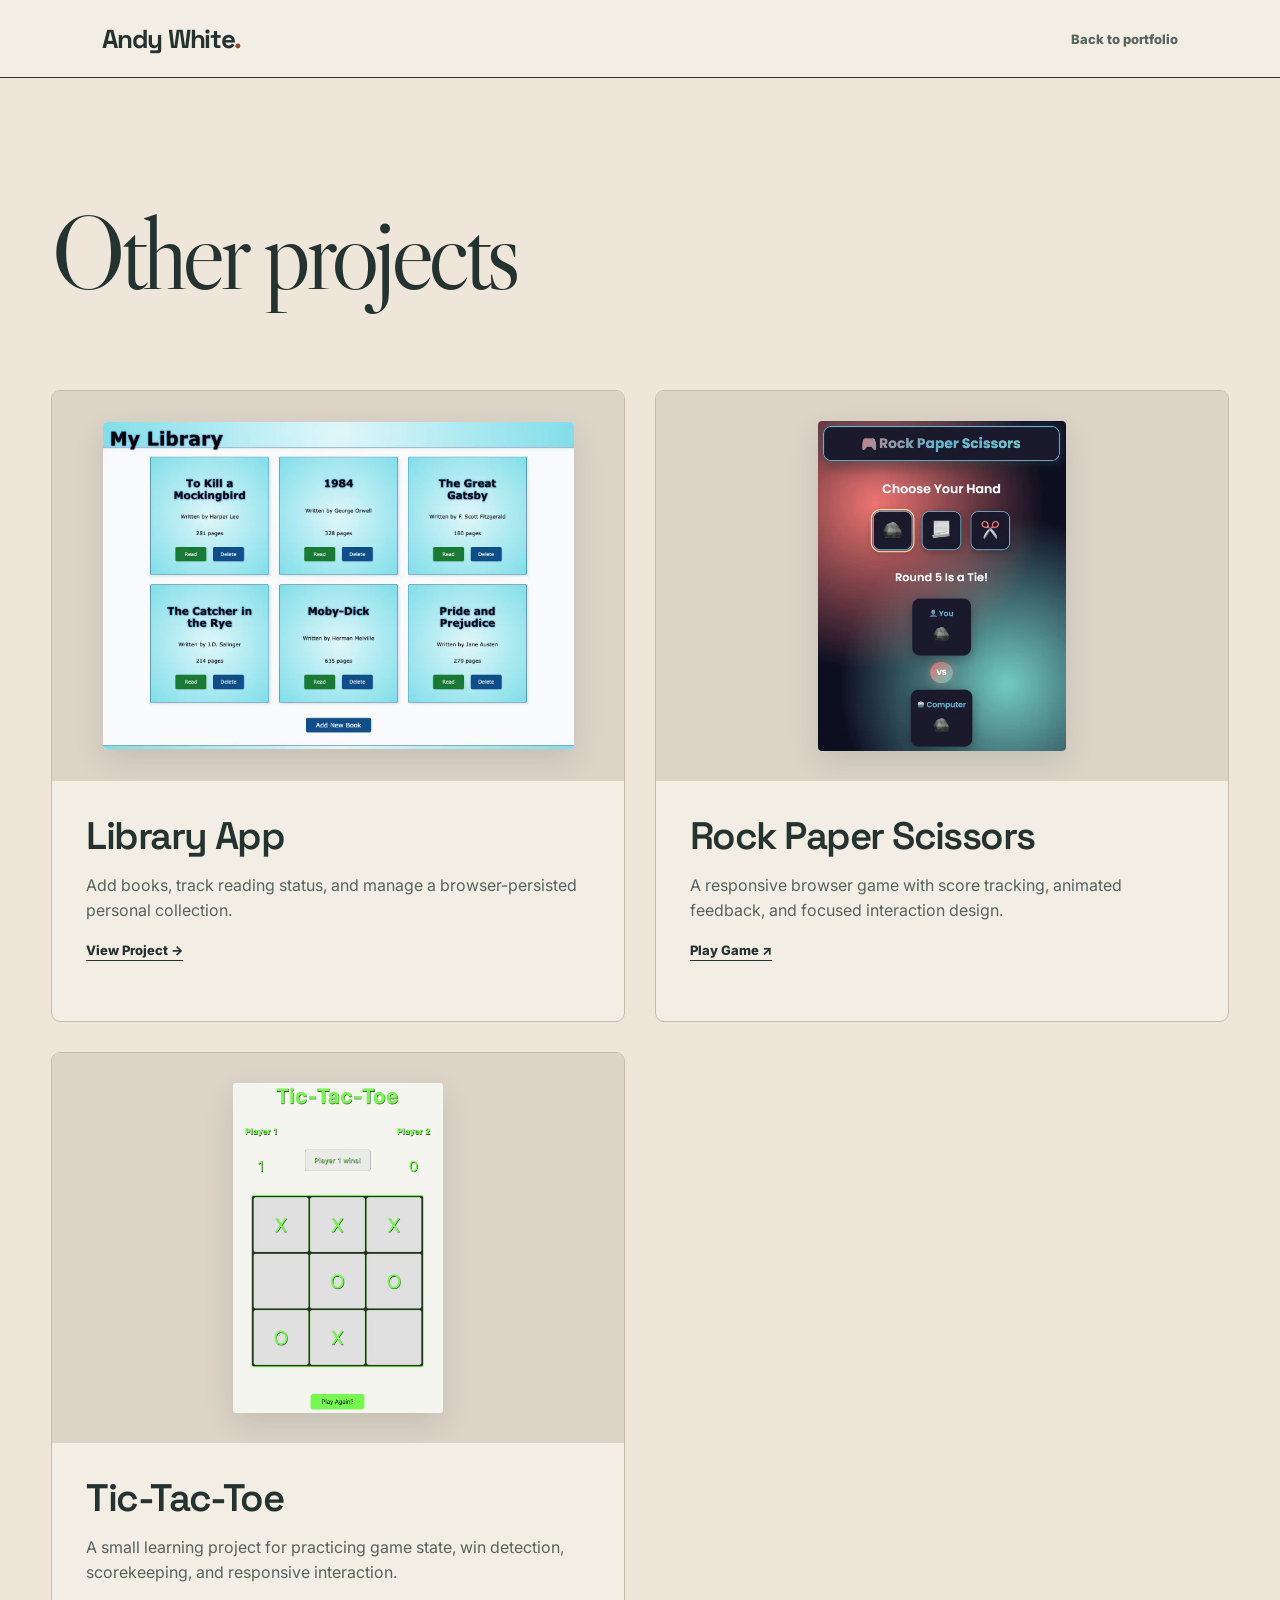
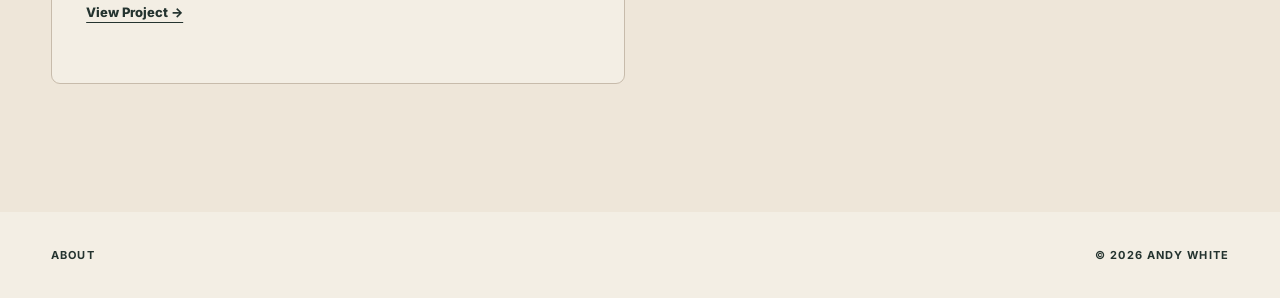
==== projects/index.html @ 39437e13 "Improve mobile portfolio loading performance" ====
<!doctype html>
<html lang="en">
<head>
  <meta charset="utf-8">
  <meta name="viewport" content="width=device-width, initial-scale=1">
  <title>Other Projects | Andy White</title>
  <meta name="description" content="Additional software projects by Andy White.">
  <meta name="theme-color" content="#f3eee4">
  <link rel="canonical" href="https://andywhite.cv/projects/">
  <meta property="og:type" content="website">
  <meta property="og:site_name" content="Andy White">
  <meta property="og:title" content="Other Projects | Andy White">
  <meta property="og:description" content="Additional software projects by Andy White.">
  <meta property="og:url" content="https://andywhite.cv/projects/">
  <meta property="og:image" content="https://andywhite.cv/assets/social/portfolio-preview.png">
  <meta property="og:image:width" content="1200">
  <meta property="og:image:height" content="630">
  <meta property="og:image:alt" content="Andy White software engineering portfolio preview">
  <meta name="twitter:card" content="summary_large_image">
  <meta name="twitter:title" content="Other Projects | Andy White">
  <meta name="twitter:description" content="Additional software projects by Andy White.">
  <meta name="twitter:image" content="https://andywhite.cv/assets/social/portfolio-preview.png">
  <meta name="twitter:image:alt" content="Andy White software engineering portfolio preview">
  <link rel="icon" href="../assets/favicon.svg" type="image/svg+xml">
  <link rel="preconnect" href="https://fonts.googleapis.com">
  <link rel="preconnect" href="https://fonts.gstatic.com" crossorigin>
  <link href="https://fonts.googleapis.com/css2?family=Inter:wght@400;600;700;800&amp;family=Libre+Caslon+Display&amp;family=Space+Grotesk:wght@600;700&amp;display=swap" rel="stylesheet">
  <link rel="stylesheet" href="other-projects.css?v=2">
</head>
<body>
  <a class="skip-link" href="#main-content">Skip to main content</a>
  <header class="site-header"><a class="wordmark" href="../">Andy White<span>.</span></a><a class="back-link" href="../#projects">Back to portfolio</a></header>
  <main id="main-content" class="archive-page">
    <div class="archive-heading"><h1>Other projects</h1></div>
    <section class="project-grid" aria-label="Additional projects">
      <article class="project-card">
        <a class="product-visual" href="library-app.html"><span class="browser-frame"><span class="browser-chrome" aria-hidden="true"><i></i><i></i><i></i></span><img src="../assets/projects/library-app/home.webp" width="1440" height="1000" alt="Personal library application"></span></a>
        <div class="project-copy"><h2>Library App</h2><p>Add books, track reading status, and manage a browser-persisted personal collection.</p><a class="inline-link" href="library-app.html">View Project →</a></div>
      </article>
      <article class="project-card">
        <a class="product-visual" href="https://comfyclicks.github.io/Rock-Paper-Scissors/" target="_blank" rel="noopener noreferrer"><span class="browser-frame browser-frame-portrait"><span class="browser-chrome" aria-hidden="true"><i></i><i></i><i></i></span><img src="../assets/projects/rock-paper-scissors/game.webp" width="818" height="1288" alt="Rock Paper Scissors game interface"></span></a>
        <div class="project-copy"><h2>Rock Paper Scissors</h2><p>A responsive browser game with score tracking, animated feedback, and focused interaction design.</p><a class="inline-link" href="https://comfyclicks.github.io/Rock-Paper-Scissors/" target="_blank" rel="noopener noreferrer">Play Game ↗</a></div>
      </article>
      <article class="project-card">
        <a class="product-visual" href="tic-tac-toe.html"><span class="browser-frame browser-frame-portrait"><span class="browser-chrome" aria-hidden="true"><i></i><i></i><i></i></span><img src="../assets/projects/tic-tac-toe/game.webp" width="944" height="1260" alt="Tic-Tac-Toe game interface"></span></a>
        <div class="project-copy"><h2>Tic-Tac-Toe</h2><p>A small learning project for practicing game state, win detection, scorekeeping, and responsive interaction.</p><a class="inline-link" href="tic-tac-toe.html">View Project →</a></div>
      </article>
    </section>
  </main>
  <footer><a href="../about.html">About</a><span>© 2026 Andy White</span></footer>
</body>
</html>
---- projects/other-projects.css ----
:root { --paper:#f3eee4; --projects:#eee6d9; --ink:#24332f; --muted:#56635e; --rule:#c7bbab; --accent:#974630; }
* { box-sizing:border-box; }
body { margin:0; color:var(--ink); background:var(--paper); font-family:Inter,sans-serif; }
a { color:inherit; text-underline-offset:5px; }
img { display:block; max-width:100%; }
.skip-link { position:fixed; z-index:100; top:10px; left:10px; padding:10px 14px; color:#111; background:#fff; transform:translateY(-160%); }
.skip-link:focus { transform:translateY(0); }
.site-header { min-height:78px; padding:0 clamp(24px,8vw,150px); display:flex; align-items:center; justify-content:space-between; gap:28px; border-bottom:1px solid var(--ink); }
.wordmark { font:800 26px/1 "Space Grotesk",sans-serif; letter-spacing:-.05em; text-decoration:none; }
.wordmark span { color:var(--accent); }
.back-link { color:var(--muted); font-size:13px; font-weight:800; text-decoration:none; }
.back-link:hover,.back-link:focus-visible { color:var(--accent); }
.archive-page { min-height:calc(100svh - 78px); padding:clamp(90px,10vw,150px) clamp(24px,4vw,56px); background:var(--projects); }
.archive-heading { max-width:1420px; margin:0 auto clamp(50px,7vw,90px); }
.archive-heading h1 { margin:0; font:400 clamp(64px,8vw,120px)/.92 "Libre Caslon Display",serif; letter-spacing:-.055em; }
.project-grid { max-width:1420px; margin:0 auto; display:grid; grid-template-columns:1fr 1fr; gap:30px; }
.project-card { overflow:hidden; border:1px solid var(--rule); border-radius:9px; background:var(--paper); }
.project-card:last-child { grid-column:1/-1; width:calc(50% - 15px); }
.product-visual { min-height:390px; padding:30px; display:grid; place-items:center; overflow:hidden; background:#dcd4c7; text-decoration:none; }
.browser-frame { width:min(92%,650px); overflow:hidden; border:0; border-radius:4px; background:#fff; box-shadow:0 12px 30px rgba(36,51,47,.12); transition:transform .4s ease,box-shadow .4s ease; }
.browser-frame-portrait { width:auto; height:330px; }
.browser-chrome { display:none; }
.browser-frame img { width:100%; height:auto; max-height:340px; object-fit:contain; }
.browser-frame-portrait img { width:auto; height:330px; }
.product-visual:hover .browser-frame,.product-visual:focus-visible .browser-frame { transform:translateY(-4px); box-shadow:0 22px 55px rgba(36,51,47,.2); }
.project-copy { min-height:240px; padding:34px; }
.project-card h2 { margin:0 0 14px; font:600 clamp(27px,3vw,40px)/1.1 "Space Grotesk",sans-serif; letter-spacing:-.04em; }
.project-card p { color:var(--muted); line-height:1.55; }
.inline-link { font-size:13px; font-weight:800; }
footer { min-height:86px; padding:0 clamp(24px,4vw,56px); display:flex; justify-content:space-between; align-items:center; gap:30px; background:var(--paper); font-size:11px; font-weight:700; letter-spacing:.1em; text-transform:uppercase; }
footer a { text-decoration:none; }
@media (max-width:980px) { .project-grid { grid-template-columns:1fr; } .project-card:last-child { grid-column:auto; width:auto; } }
@media (max-width:620px) { .site-header { min-height:68px; padding-inline:22px; } .archive-page { padding-inline:22px; } .archive-heading h1 { font-size:56px; } .product-visual { min-height:280px; padding:18px; } .browser-frame { width:100%; } .browser-frame-portrait { width:auto; } footer { padding-block:28px; flex-direction:column; align-items:flex-start; } }
@media (prefers-reduced-motion:reduce) { *,*::before,*::after { transition-duration:.01ms!important; } }
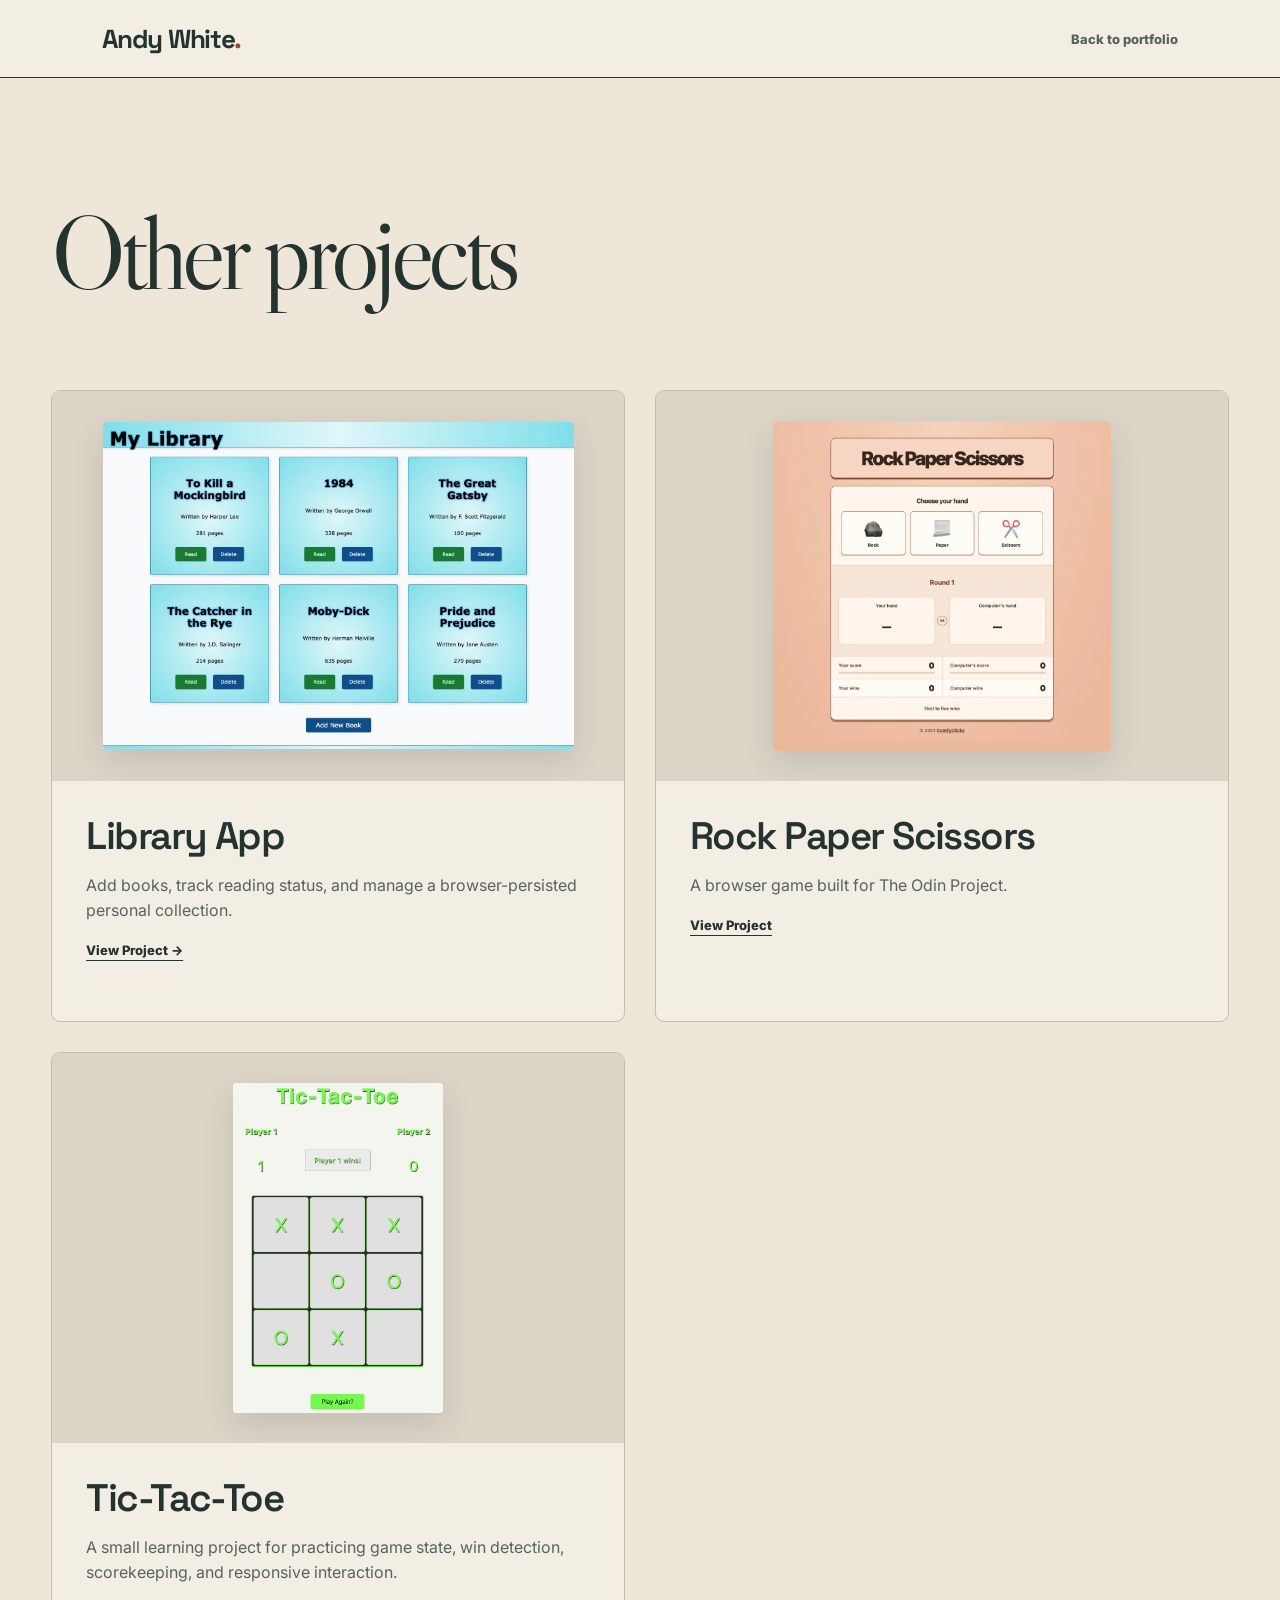
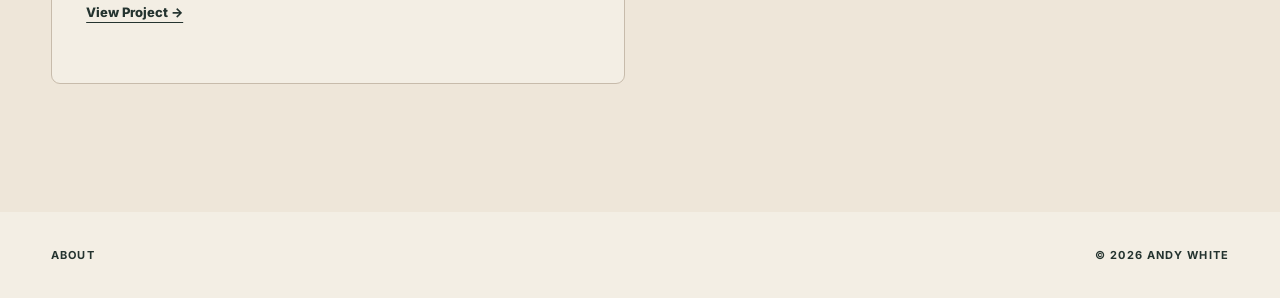
==== commit 716af149: "Showcase Rock Paper Scissors on the portfolio" ====
--- a/projects/index.html
+++ b/projects/index.html
@@ -38,8 +38,8 @@
         <div class="project-copy"><h2>Library App</h2><p>Add books, track reading status, and manage a browser-persisted personal collection.</p><a class="inline-link" href="library-app.html">View Project →</a></div>
       </article>
       <article class="project-card">
-        <a class="product-visual" href="https://comfyclicks.github.io/Rock-Paper-Scissors/" target="_blank" rel="noopener noreferrer"><span class="browser-frame browser-frame-portrait"><span class="browser-chrome" aria-hidden="true"><i></i><i></i><i></i></span><img src="../assets/projects/rock-paper-scissors/game.webp" width="818" height="1288" alt="Rock Paper Scissors game interface"></span></a>
-        <div class="project-copy"><h2>Rock Paper Scissors</h2><p>A responsive browser game with score tracking, animated feedback, and focused interaction design.</p><a class="inline-link" href="https://comfyclicks.github.io/Rock-Paper-Scissors/" target="_blank" rel="noopener noreferrer">Play Game ↗</a></div>
+        <a class="product-visual" href="rock-paper-scissors.html"><span class="browser-frame browser-frame-portrait"><img src="../assets/projects/rock-paper-scissors/game.webp" width="1066" height="1040" alt="Rock Paper Scissors game before the first move"></span></a>
+        <div class="project-copy"><h2>Rock Paper Scissors</h2><p>A browser game built for The Odin Project.</p><a class="inline-link" href="rock-paper-scissors.html">View Project</a></div>
       </article>
       <article class="project-card">
         <a class="product-visual" href="tic-tac-toe.html"><span class="browser-frame browser-frame-portrait"><span class="browser-chrome" aria-hidden="true"><i></i><i></i><i></i></span><img src="../assets/projects/tic-tac-toe/game.webp" width="944" height="1260" alt="Tic-Tac-Toe game interface"></span></a>
--- a/projects/other-projects.css
+++ b/projects/other-projects.css
@@ -32,3 +32,50 @@
 @media (max-width:980px) { .project-grid { grid-template-columns:1fr; } .project-card:last-child { grid-column:auto; width:auto; } }
 @media (max-width:620px) { .site-header { min-height:68px; padding-inline:22px; } .archive-page { padding-inline:22px; } .archive-heading h1 { font-size:56px; } .product-visual { min-height:280px; padding:18px; } .browser-frame { width:100%; } .browser-frame-portrait { width:auto; } footer { padding-block:28px; flex-direction:column; align-items:flex-start; } }
 @media (prefers-reduced-motion:reduce) { *,*::before,*::after { transition-duration:.01ms!important; } }
+
+.game-project {
+  padding-block: clamp(2.5rem, 6vw, 5.5rem);
+}
+.game-project .archive-heading,
+.game-screenshots {
+  max-inline-size: 68rem;
+  margin-inline: auto;
+}
+.game-project .archive-heading {
+  margin-block-end: 2rem;
+}
+.game-project h1 {
+  font-size: clamp(3rem, 1.75rem + 5vw, 6.5rem);
+  line-height: 1;
+}
+.game-project p {
+  color: var(--muted);
+}
+.game-links {
+  display: flex;
+  flex-wrap: wrap;
+  gap: .75rem 1.25rem;
+  font-weight: 700;
+}
+.game-screenshots {
+  display: grid;
+  grid-template-columns: repeat(2, minmax(0, 1fr));
+  gap: 1.5rem;
+}
+.game-screenshots figure {
+  margin: 0;
+}
+.game-screenshots img {
+  inline-size: 100%;
+  block-size: auto;
+  border: 1px solid var(--rule);
+  border-radius: 6px;
+}
+.game-screenshots figcaption {
+  margin-block-start: .55rem;
+  color: var(--muted);
+  font-size: .875rem;
+}
+@media (max-width: 700px) {
+  .game-screenshots { grid-template-columns: minmax(0, 1fr); }
+}
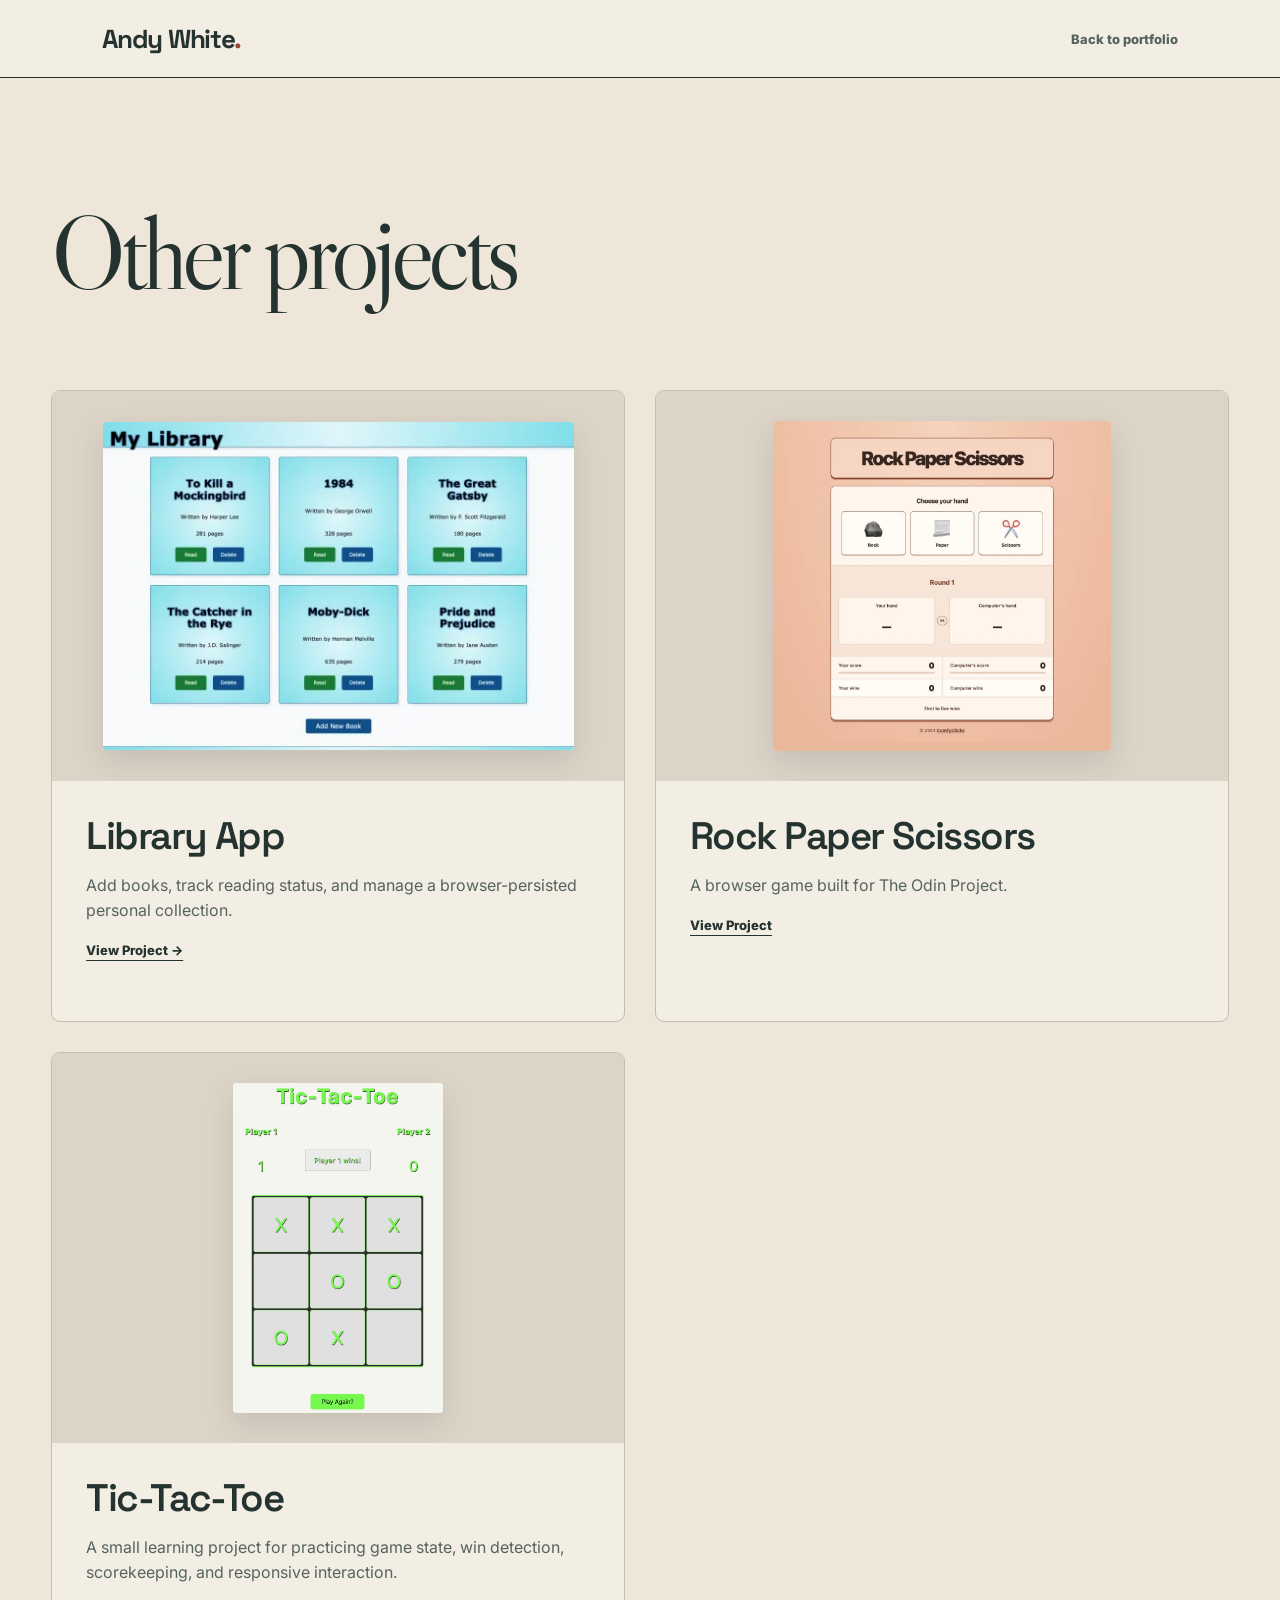
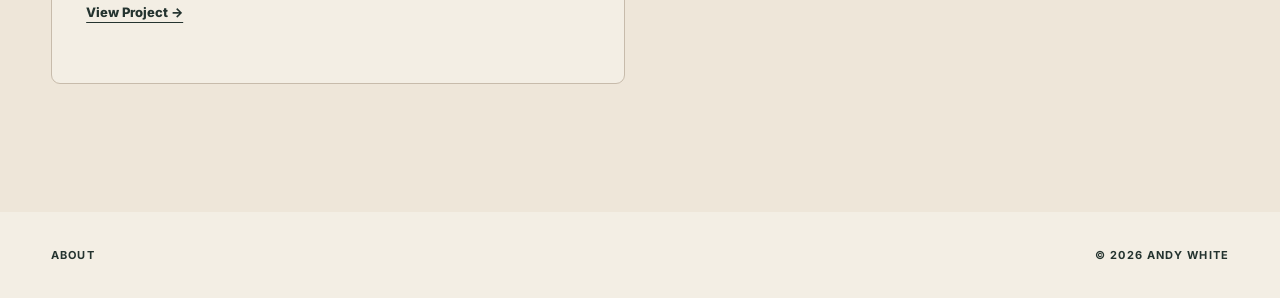
==== commit bac533ae: "Use responsive screenshots on the Library App card" ====
--- a/projects/index.html
+++ b/projects/index.html
@@ -34,11 +34,15 @@
     <div class="archive-heading"><h1>Other projects</h1></div>
     <section class="project-grid" aria-label="Additional projects">
       <article class="project-card">
-        <a class="product-visual" href="library-app.html"><span class="browser-frame"><span class="browser-chrome" aria-hidden="true"><i></i><i></i><i></i></span><img src="../assets/projects/library-app/home.webp" width="1440" height="1000" alt="Personal library application"></span></a>
+        <a class="product-visual" href="library-app.html"><span class="browser-frame"><span class="browser-chrome" aria-hidden="true"><i></i><i></i><i></i></span><img
+          src="../assets/projects/library-app/home-840.webp"
+          srcset="../assets/projects/library-app/home-480.webp 480w, ../assets/projects/library-app/home-840.webp 840w, ../assets/projects/library-app/home-1200.webp 1200w"
+          sizes="(max-width: 620px) min(490px, calc(100vw - 82px)), (max-width: 980px) 490px, min(490px, calc(42.3vw - 71px))"
+          width="1440" height="1000" alt="Personal library application"></span></a>
         <div class="project-copy"><h2>Library App</h2><p>Add books, track reading status, and manage a browser-persisted personal collection.</p><a class="inline-link" href="library-app.html">View Project →</a></div>
       </article>
       <article class="project-card">
-        <a class="product-visual" href="rock-paper-scissors.html"><span class="browser-frame browser-frame-portrait"><img src="../assets/projects/rock-paper-scissors/game.webp" width="1066" height="1040" alt="Rock Paper Scissors game before the first move"></span></a>
+        <a class="product-visual" href="rock-paper-scissors.html"><span class="browser-frame browser-frame-portrait"><img src="../assets/projects/rock-paper-scissors/new-game.webp" width="1066" height="1040" alt="Rock Paper Scissors game before the first move"></span></a>
         <div class="project-copy"><h2>Rock Paper Scissors</h2><p>A browser game built for The Odin Project.</p><a class="inline-link" href="rock-paper-scissors.html">View Project</a></div>
       </article>
       <article class="project-card">
--- a/projects/other-projects.css
+++ b/projects/other-projects.css
@@ -32,50 +32,3 @@
 @media (max-width:980px) { .project-grid { grid-template-columns:1fr; } .project-card:last-child { grid-column:auto; width:auto; } }
 @media (max-width:620px) { .site-header { min-height:68px; padding-inline:22px; } .archive-page { padding-inline:22px; } .archive-heading h1 { font-size:56px; } .product-visual { min-height:280px; padding:18px; } .browser-frame { width:100%; } .browser-frame-portrait { width:auto; } footer { padding-block:28px; flex-direction:column; align-items:flex-start; } }
 @media (prefers-reduced-motion:reduce) { *,*::before,*::after { transition-duration:.01ms!important; } }
-
-.game-project {
-  padding-block: clamp(2.5rem, 6vw, 5.5rem);
-}
-.game-project .archive-heading,
-.game-screenshots {
-  max-inline-size: 68rem;
-  margin-inline: auto;
-}
-.game-project .archive-heading {
-  margin-block-end: 2rem;
-}
-.game-project h1 {
-  font-size: clamp(3rem, 1.75rem + 5vw, 6.5rem);
-  line-height: 1;
-}
-.game-project p {
-  color: var(--muted);
-}
-.game-links {
-  display: flex;
-  flex-wrap: wrap;
-  gap: .75rem 1.25rem;
-  font-weight: 700;
-}
-.game-screenshots {
-  display: grid;
-  grid-template-columns: repeat(2, minmax(0, 1fr));
-  gap: 1.5rem;
-}
-.game-screenshots figure {
-  margin: 0;
-}
-.game-screenshots img {
-  inline-size: 100%;
-  block-size: auto;
-  border: 1px solid var(--rule);
-  border-radius: 6px;
-}
-.game-screenshots figcaption {
-  margin-block-start: .55rem;
-  color: var(--muted);
-  font-size: .875rem;
-}
-@media (max-width: 700px) {
-  .game-screenshots { grid-template-columns: minmax(0, 1fr); }
-}
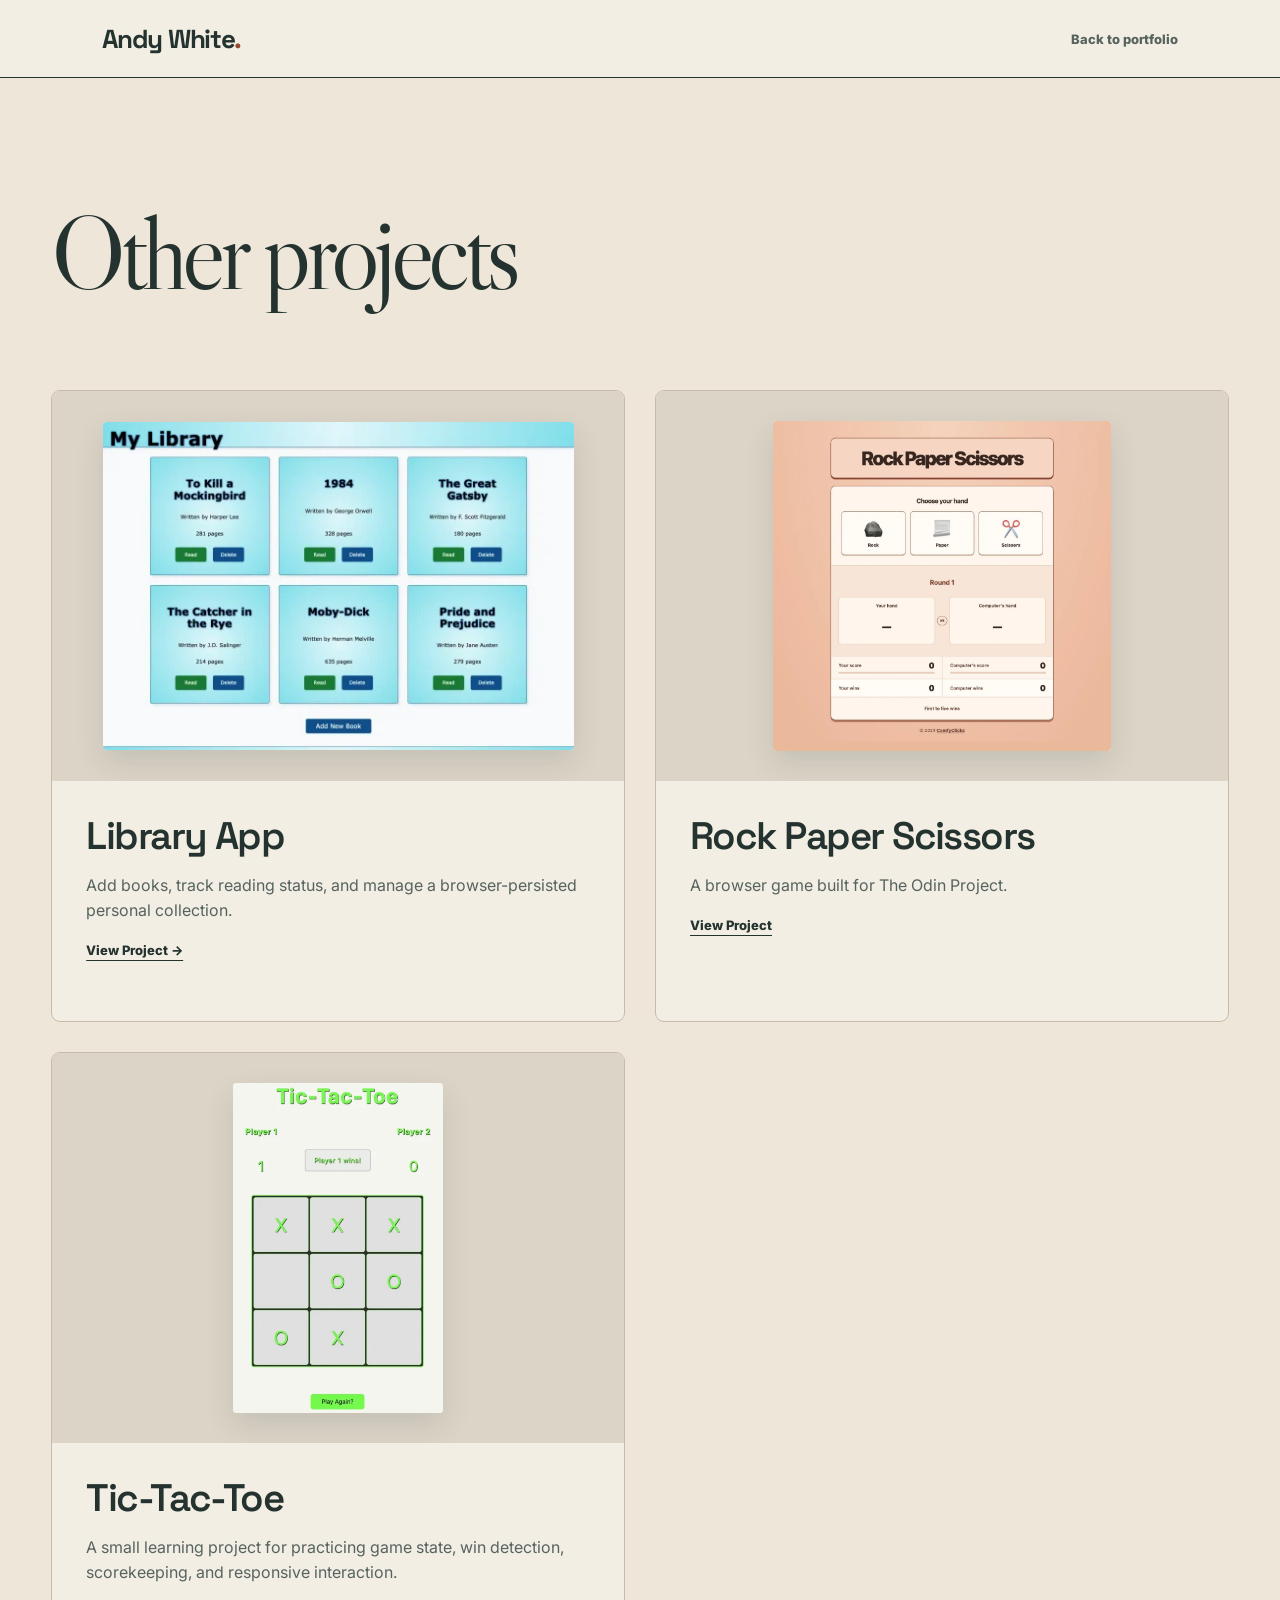
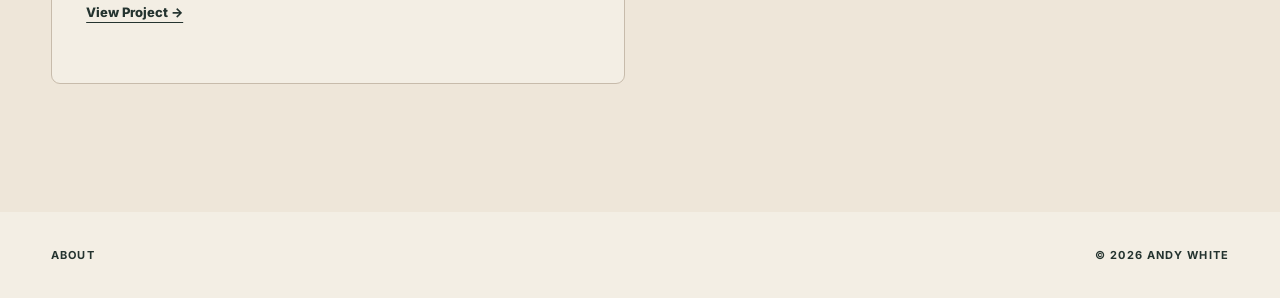
==== commit ad323236: "Use responsive screenshots on the Tic-Tac-Toe card" ====
--- a/projects/index.html
+++ b/projects/index.html
@@ -46,7 +46,11 @@
         <div class="project-copy"><h2>Rock Paper Scissors</h2><p>A browser game built for The Odin Project.</p><a class="inline-link" href="rock-paper-scissors.html">View Project</a></div>
       </article>
       <article class="project-card">
-        <a class="product-visual" href="tic-tac-toe.html"><span class="browser-frame browser-frame-portrait"><span class="browser-chrome" aria-hidden="true"><i></i><i></i><i></i></span><img src="../assets/projects/tic-tac-toe/game.webp" width="944" height="1260" alt="Tic-Tac-Toe game interface"></span></a>
+        <a class="product-visual" href="tic-tac-toe.html"><span class="browser-frame browser-frame-portrait"><span class="browser-chrome" aria-hidden="true"><i></i><i></i><i></i></span><img
+          src="../assets/projects/tic-tac-toe/game-640.webp"
+          srcset="../assets/projects/tic-tac-toe/game-400.webp 400w, ../assets/projects/tic-tac-toe/game-640.webp 640w, ../assets/projects/tic-tac-toe/game-944.webp 818w"
+          sizes="210px"
+          width="818" height="1288" alt="Tic-Tac-Toe game showing Player 1 winning a round"></span></a>
         <div class="project-copy"><h2>Tic-Tac-Toe</h2><p>A small learning project for practicing game state, win detection, scorekeeping, and responsive interaction.</p><a class="inline-link" href="tic-tac-toe.html">View Project →</a></div>
       </article>
     </section>
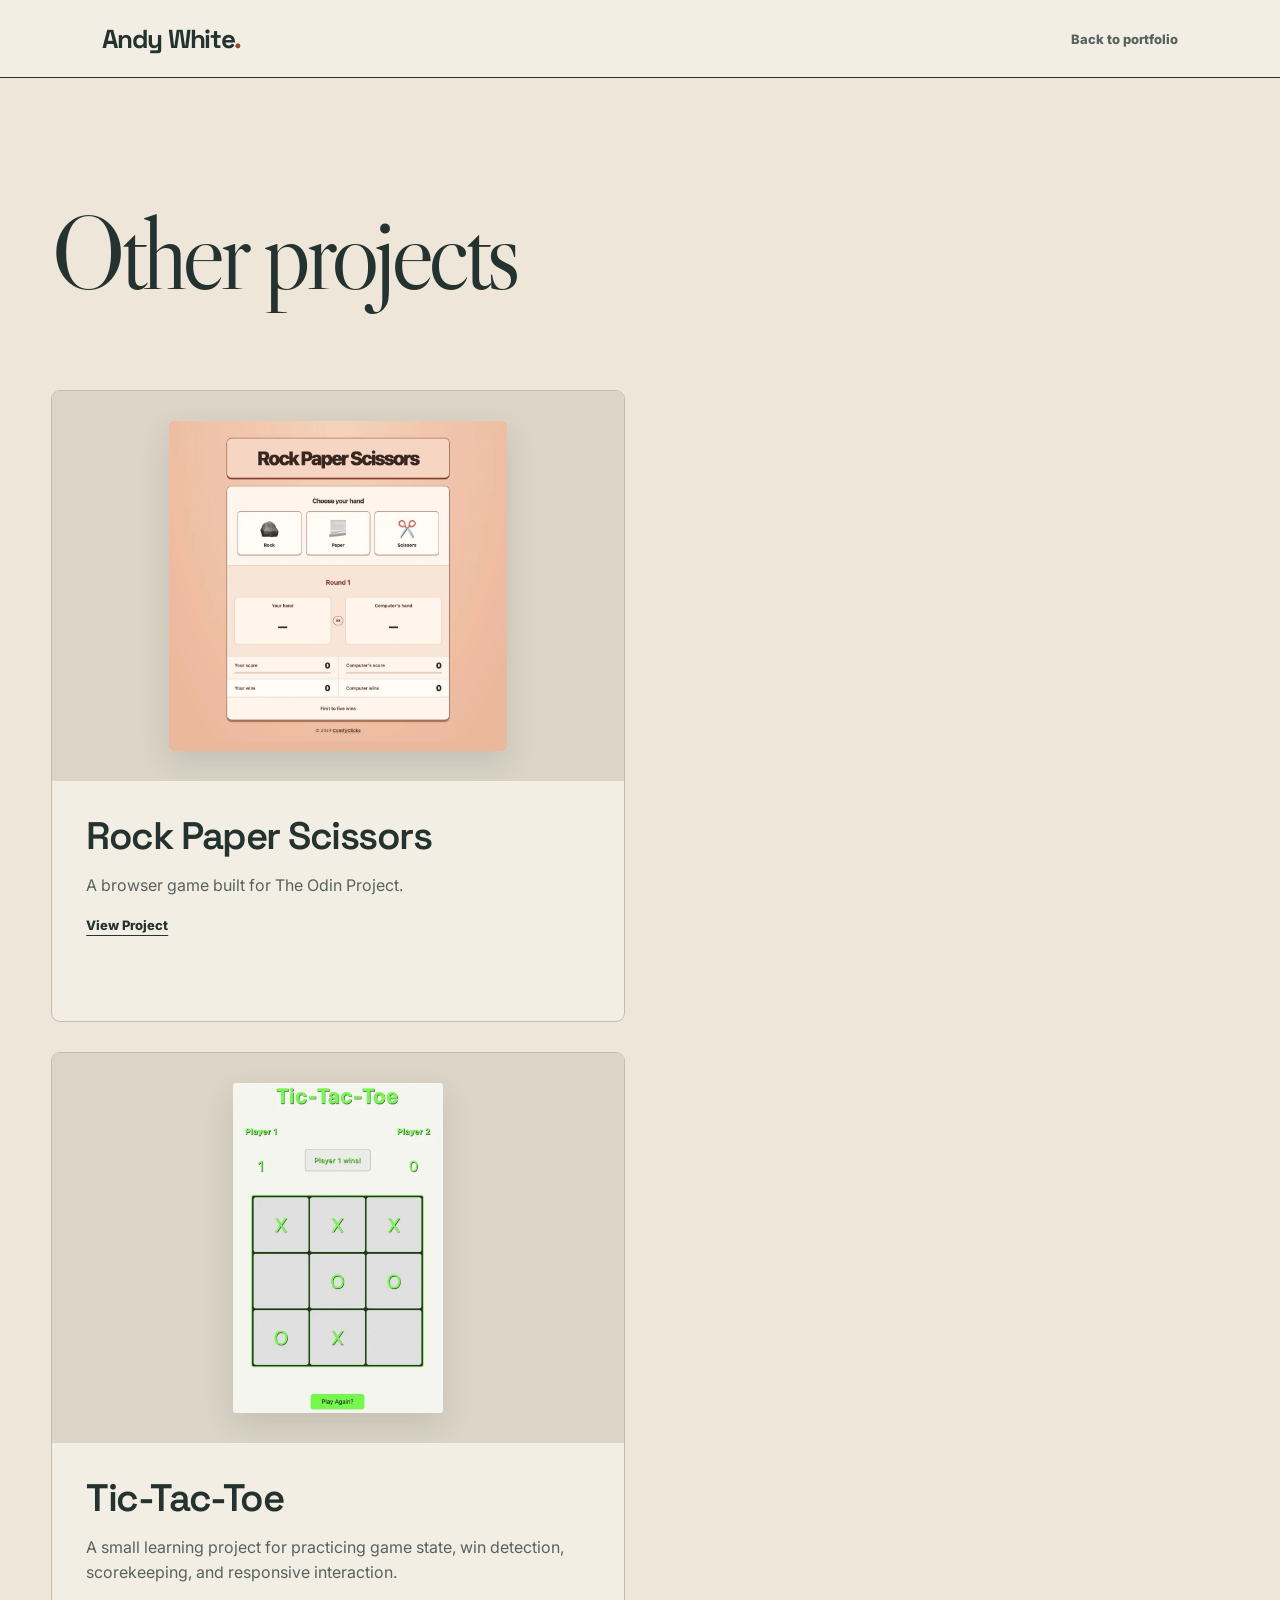
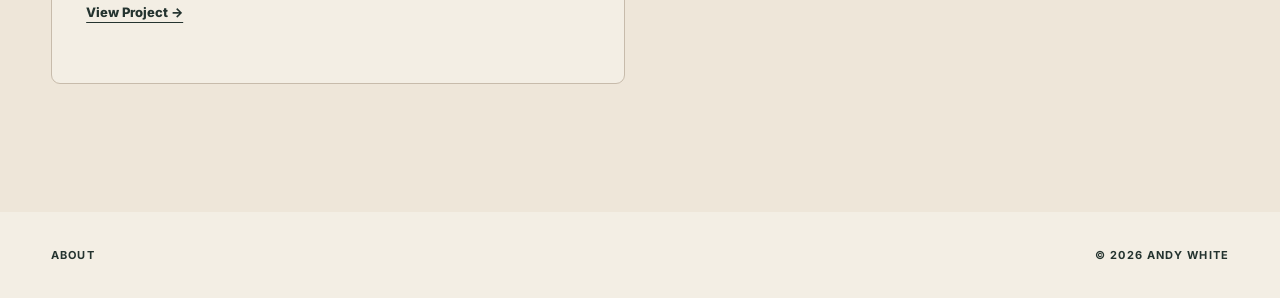
==== commit 0c6dca7a: "Publish Docketeer website case study and portfolio updates" ====
--- a/projects/index.html
+++ b/projects/index.html
@@ -25,7 +25,7 @@
   <link rel="preconnect" href="https://fonts.googleapis.com">
   <link rel="preconnect" href="https://fonts.gstatic.com" crossorigin>
   <link href="https://fonts.googleapis.com/css2?family=Inter:wght@400;600;700;800&amp;family=Libre+Caslon+Display&amp;family=Space+Grotesk:wght@600;700&amp;display=swap" rel="stylesheet">
-  <link rel="stylesheet" href="other-projects.css?v=2">
+  <link rel="stylesheet" href="other-projects.css?v=4">
 </head>
 <body>
   <a class="skip-link" href="#main-content">Skip to main content</a>
@@ -33,14 +33,6 @@
   <main id="main-content" class="archive-page">
     <div class="archive-heading"><h1>Other projects</h1></div>
     <section class="project-grid" aria-label="Additional projects">
-      <article class="project-card">
-        <a class="product-visual" href="library-app.html"><span class="browser-frame"><span class="browser-chrome" aria-hidden="true"><i></i><i></i><i></i></span><img
-          src="../assets/projects/library-app/home-840.webp"
-          srcset="../assets/projects/library-app/home-480.webp 480w, ../assets/projects/library-app/home-840.webp 840w, ../assets/projects/library-app/home-1200.webp 1200w"
-          sizes="(max-width: 620px) min(490px, calc(100vw - 82px)), (max-width: 980px) 490px, min(490px, calc(42.3vw - 71px))"
-          width="1440" height="1000" alt="Personal library application"></span></a>
-        <div class="project-copy"><h2>Library App</h2><p>Add books, track reading status, and manage a browser-persisted personal collection.</p><a class="inline-link" href="library-app.html">View Project →</a></div>
-      </article>
       <article class="project-card">
         <a class="product-visual" href="rock-paper-scissors.html"><span class="browser-frame browser-frame-portrait"><img src="../assets/projects/rock-paper-scissors/new-game.webp" width="1066" height="1040" alt="Rock Paper Scissors game before the first move"></span></a>
         <div class="project-copy"><h2>Rock Paper Scissors</h2><p>A browser game built for The Odin Project.</p><a class="inline-link" href="rock-paper-scissors.html">View Project</a></div>
--- a/projects/other-projects.css
+++ b/projects/other-projects.css
@@ -32,3 +32,6 @@
 @media (max-width:980px) { .project-grid { grid-template-columns:1fr; } .project-card:last-child { grid-column:auto; width:auto; } }
 @media (max-width:620px) { .site-header { min-height:68px; padding-inline:22px; } .archive-page { padding-inline:22px; } .archive-heading h1 { font-size:56px; } .product-visual { min-height:280px; padding:18px; } .browser-frame { width:100%; } .browser-frame-portrait { width:auto; } footer { padding-block:28px; flex-direction:column; align-items:flex-start; } }
 @media (prefers-reduced-motion:reduce) { *,*::before,*::after { transition-duration:.01ms!important; } }
+
+/* Keep the frame within the 1440:1000 image's width at its 340px height cap. */
+.browser-frame-library { max-width:489px; }
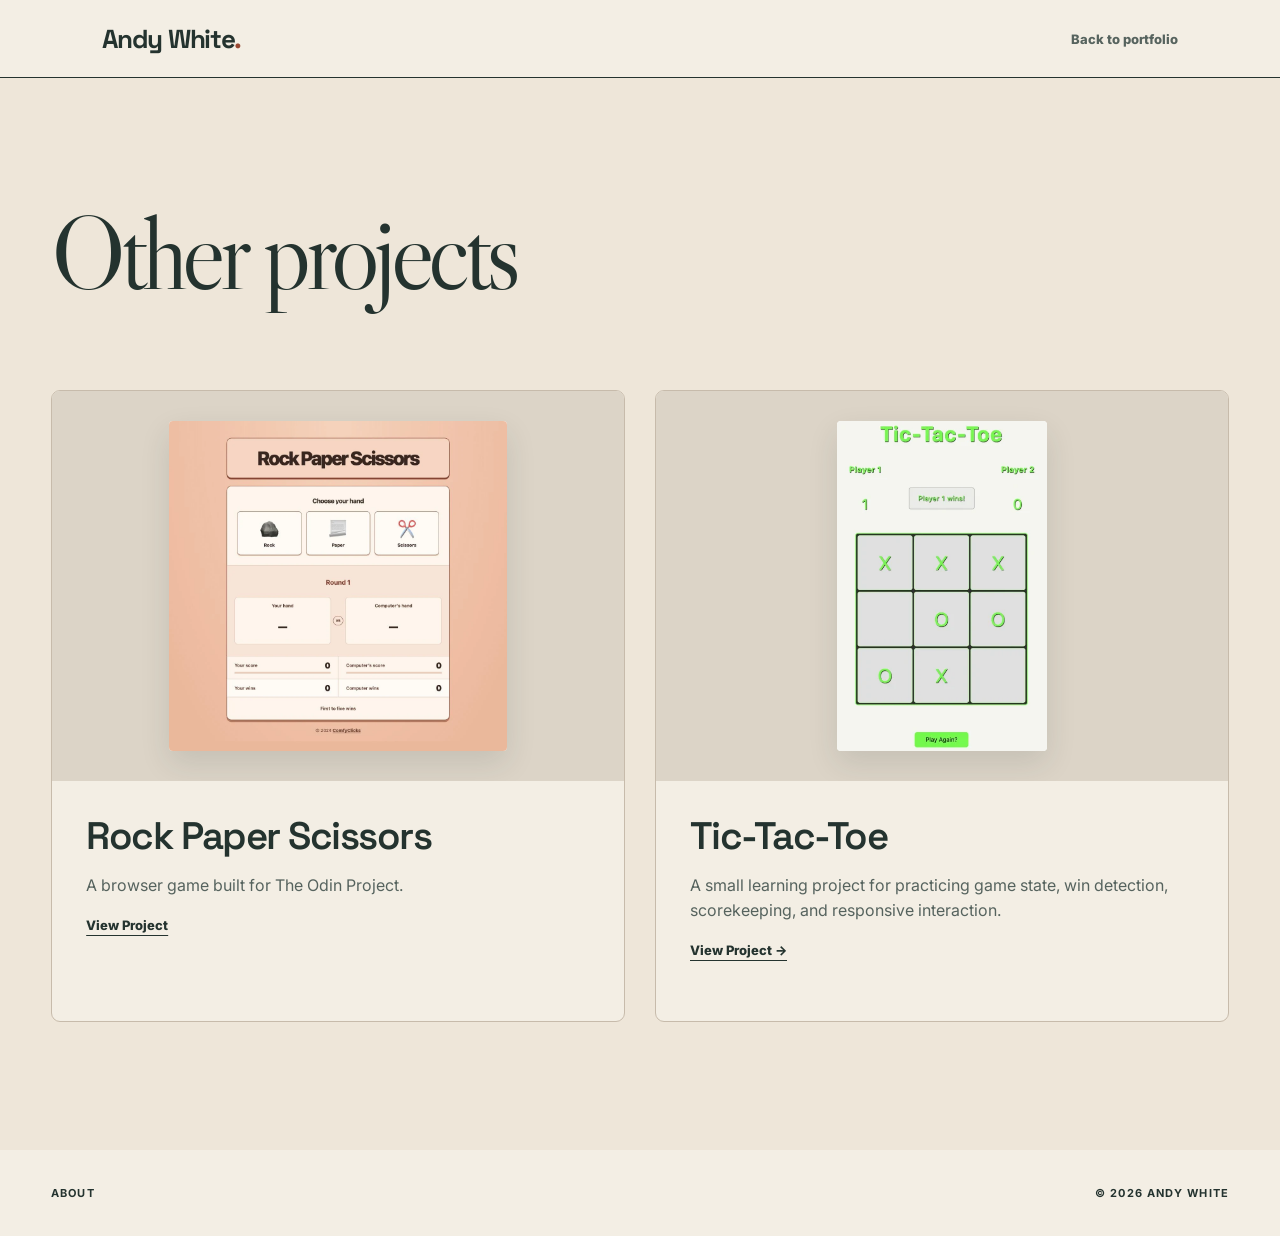
==== commit c0f6c1a2: "Restore side-by-side layout on the project archive" ====
--- a/projects/index.html
+++ b/projects/index.html
@@ -25,7 +25,7 @@
   <link rel="preconnect" href="https://fonts.googleapis.com">
   <link rel="preconnect" href="https://fonts.gstatic.com" crossorigin>
   <link href="https://fonts.googleapis.com/css2?family=Inter:wght@400;600;700;800&amp;family=Libre+Caslon+Display&amp;family=Space+Grotesk:wght@600;700&amp;display=swap" rel="stylesheet">
-  <link rel="stylesheet" href="other-projects.css?v=4">
+  <link rel="stylesheet" href="other-projects.css?v=5">
 </head>
 <body>
   <a class="skip-link" href="#main-content">Skip to main content</a>
--- a/projects/other-projects.css
+++ b/projects/other-projects.css
@@ -13,15 +13,14 @@
 .archive-page { min-height:calc(100svh - 78px); padding:clamp(90px,10vw,150px) clamp(24px,4vw,56px); background:var(--projects); }
 .archive-heading { max-width:1420px; margin:0 auto clamp(50px,7vw,90px); }
 .archive-heading h1 { margin:0; font:400 clamp(64px,8vw,120px)/.92 "Libre Caslon Display",serif; letter-spacing:-.055em; }
-.project-grid { max-width:1420px; margin:0 auto; display:grid; grid-template-columns:1fr 1fr; gap:30px; }
+.project-grid { max-width:1420px; margin:0 auto; display:grid; grid-template-columns:repeat(auto-fit,minmax(min(100%,18rem),1fr)); gap:30px; }
 .project-card { overflow:hidden; border:1px solid var(--rule); border-radius:9px; background:var(--paper); }
-.project-card:last-child { grid-column:1/-1; width:calc(50% - 15px); }
 .product-visual { min-height:390px; padding:30px; display:grid; place-items:center; overflow:hidden; background:#dcd4c7; text-decoration:none; }
 .browser-frame { width:min(92%,650px); overflow:hidden; border:0; border-radius:4px; background:#fff; box-shadow:0 12px 30px rgba(36,51,47,.12); transition:transform .4s ease,box-shadow .4s ease; }
-.browser-frame-portrait { width:auto; height:330px; }
+.browser-frame-portrait { width:fit-content; max-width:100%; }
 .browser-chrome { display:none; }
 .browser-frame img { width:100%; height:auto; max-height:340px; object-fit:contain; }
-.browser-frame-portrait img { width:auto; height:330px; }
+.browser-frame-portrait img { width:auto; height:auto; max-height:330px; }
 .product-visual:hover .browser-frame,.product-visual:focus-visible .browser-frame { transform:translateY(-4px); box-shadow:0 22px 55px rgba(36,51,47,.2); }
 .project-copy { min-height:240px; padding:34px; }
 .project-card h2 { margin:0 0 14px; font:600 clamp(27px,3vw,40px)/1.1 "Space Grotesk",sans-serif; letter-spacing:-.04em; }
@@ -29,8 +28,7 @@
 .inline-link { font-size:13px; font-weight:800; }
 footer { min-height:86px; padding:0 clamp(24px,4vw,56px); display:flex; justify-content:space-between; align-items:center; gap:30px; background:var(--paper); font-size:11px; font-weight:700; letter-spacing:.1em; text-transform:uppercase; }
 footer a { text-decoration:none; }
-@media (max-width:980px) { .project-grid { grid-template-columns:1fr; } .project-card:last-child { grid-column:auto; width:auto; } }
-@media (max-width:620px) { .site-header { min-height:68px; padding-inline:22px; } .archive-page { padding-inline:22px; } .archive-heading h1 { font-size:56px; } .product-visual { min-height:280px; padding:18px; } .browser-frame { width:100%; } .browser-frame-portrait { width:auto; } footer { padding-block:28px; flex-direction:column; align-items:flex-start; } }
+@media (max-width:620px) { .site-header { min-height:68px; padding-inline:22px; } .archive-page { padding-inline:22px; } .archive-heading h1 { font-size:56px; } .product-visual { min-height:280px; padding:18px; } .browser-frame { width:100%; } .browser-frame-portrait { width:fit-content; } footer { padding-block:28px; flex-direction:column; align-items:flex-start; } }
 @media (prefers-reduced-motion:reduce) { *,*::before,*::after { transition-duration:.01ms!important; } }
 
 /* Keep the frame within the 1440:1000 image's width at its 340px height cap. */
